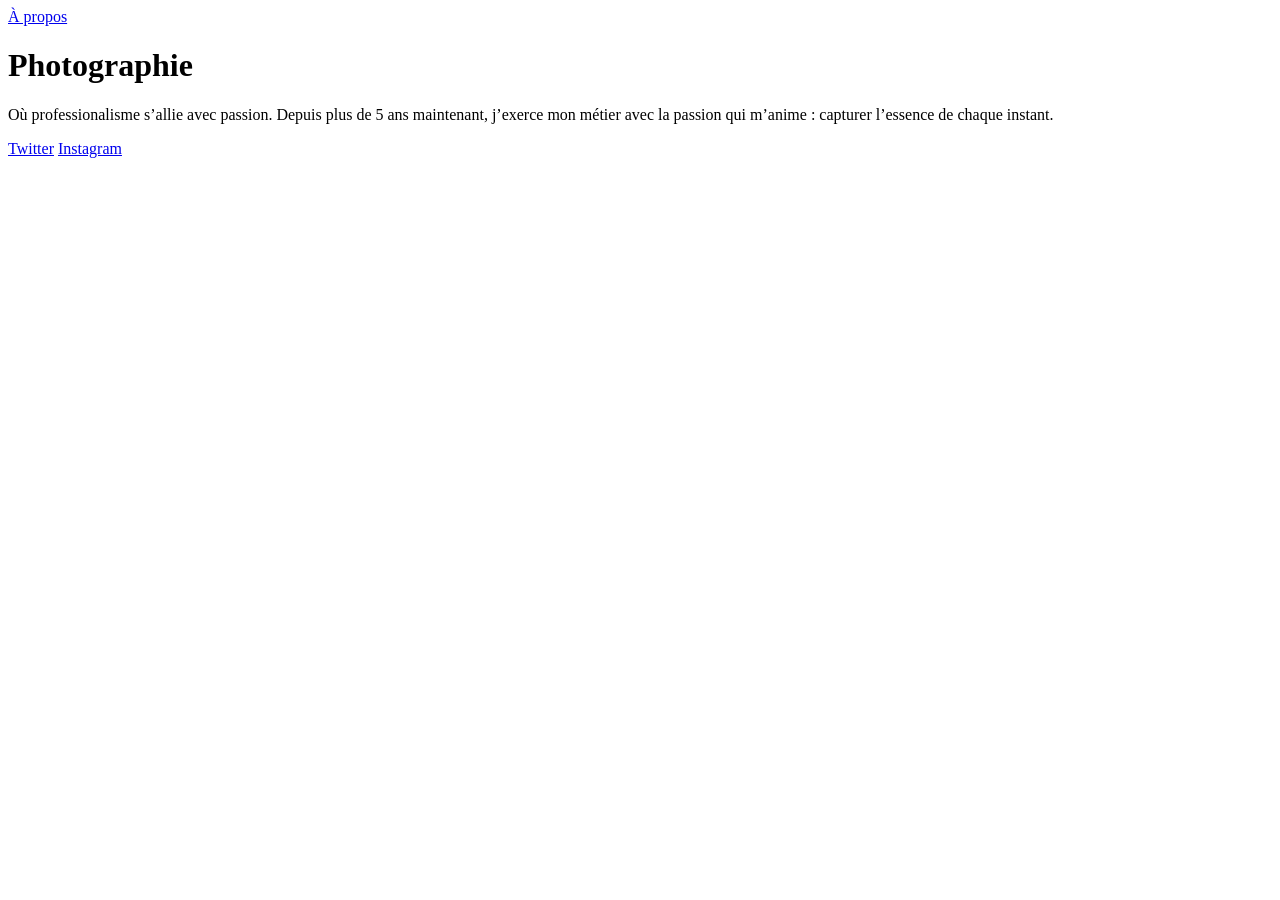
==== index.html @ 5815f783 "versions beta openclass html,css,github" ====
<!DOCTYPE html>
<html lang="fr">
<head>
    <meta charset="UTF-8">
    <meta name="viewport" content="width=device-width, initial-scale=1.0">
    <title>Accueil – Robbie Lens Photographie</title>
</head>
<body>
<a href="/formation/a-propos.html">À propos</a>
    <h1>Photographie</h1>
    <p>
        Où professionalisme s’allie avec passion. Depuis plus de 5 ans maintenant, j’exerce mon métier avec la passion
        qui m’anime : capturer l’essence de chaque instant.
    </p>
    <a href=" https://x.com/" target="_blank">Twitter</a>
    <a href=" https://www.instagram.com/" target="_blank">Instagram</a>
</body>
</html>
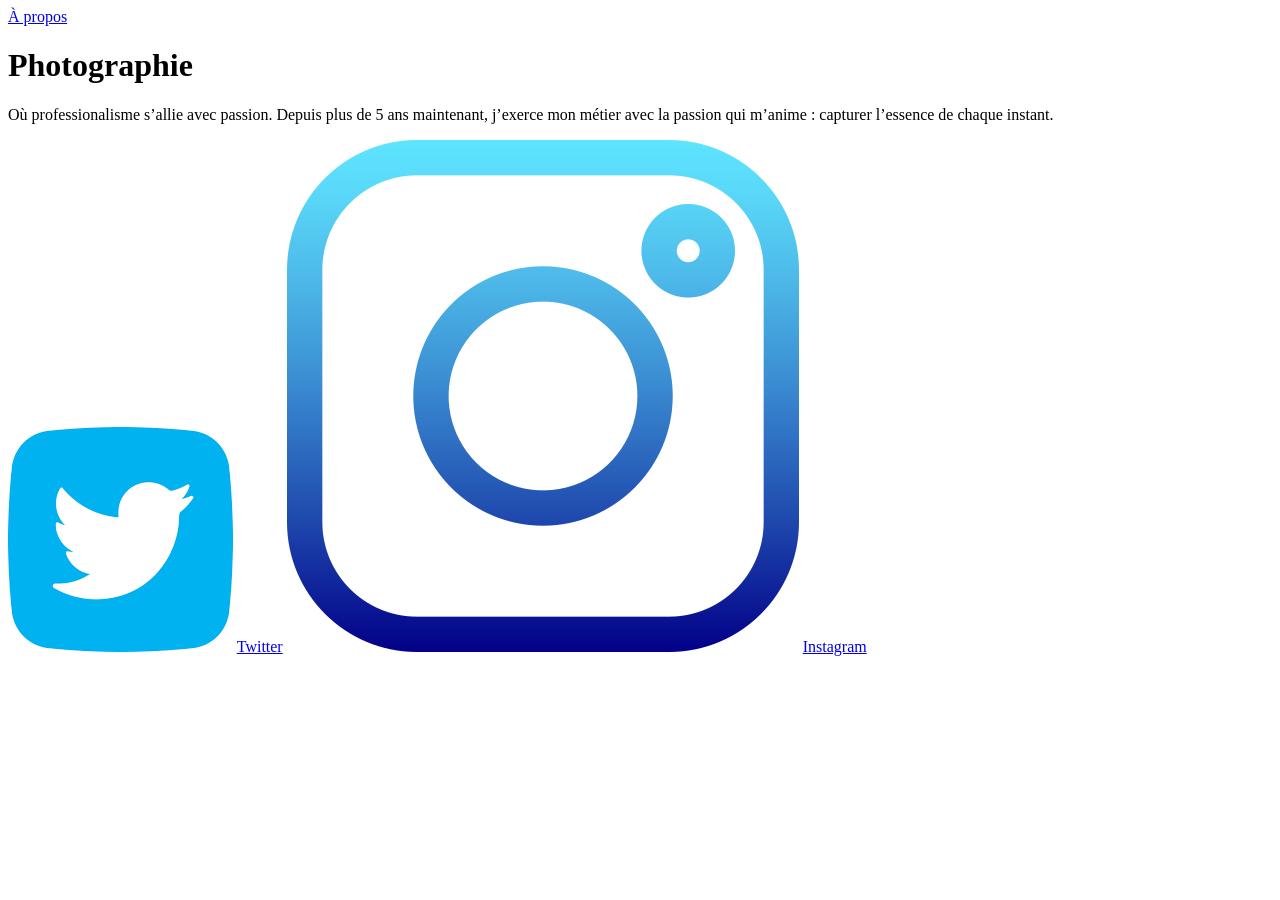
==== commit eacf170b: "Ajouts de logo insta et twitter" ====
--- a/index.html
+++ b/index.html
@@ -6,13 +6,16 @@
     <title>Accueil – Robbie Lens Photographie</title>
 </head>
 <body>
-<a href="/formation/a-propos.html">À propos</a>
+<a href="a-propos.html" >À propos</a>
     <h1>Photographie</h1>
     <p>
         Où professionalisme s’allie avec passion. Depuis plus de 5 ans maintenant, j’exerce mon métier avec la passion
         qui m’anime : capturer l’essence de chaque instant.
     </p>
+    <img src="images/twitter.png" title="Alors, envie de vous balader n'est-ce pas ?" alt="logo Twitter">
     <a href=" https://x.com/" target="_blank">Twitter</a>
+    <img src="images/instagram.png" alt="logo Instagram">
     <a href=" https://www.instagram.com/" target="_blank">Instagram</a>
+    
 </body>
 </html>
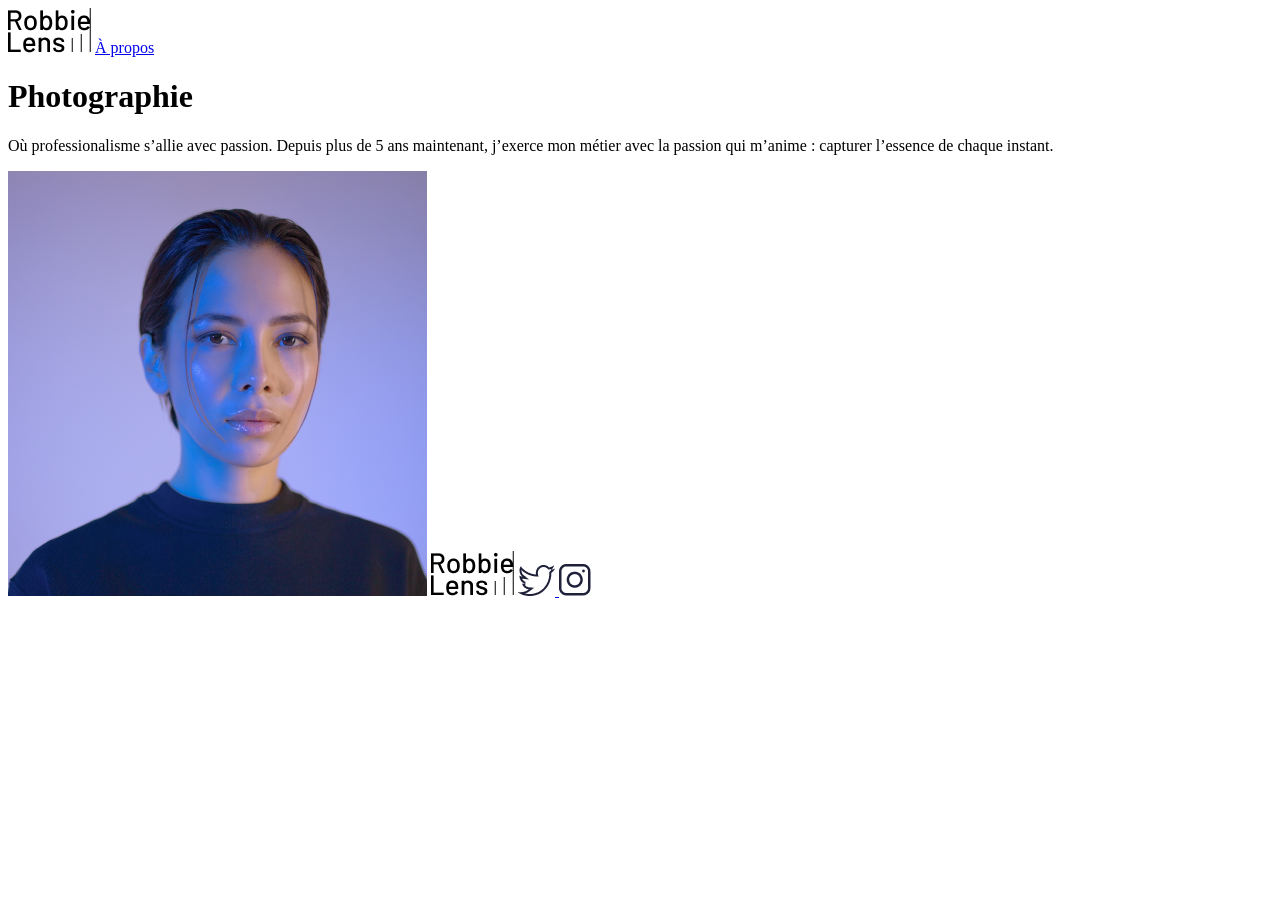
==== commit 7a2cfa63: "Ajout de logo et des icons" ====
--- a/index.html
+++ b/index.html
@@ -6,16 +6,21 @@
     <title>Accueil – Robbie Lens Photographie</title>
 </head>
 <body>
-<a href="a-propos.html" >À propos</a>
+    <img src="images/logo.png" alt="Logo Robbie Lens">
+    <a href="a-propos.html" >À propos</a>
     <h1>Photographie</h1>
     <p>
         Où professionalisme s’allie avec passion. Depuis plus de 5 ans maintenant, j’exerce mon métier avec la passion
         qui m’anime : capturer l’essence de chaque instant.
     </p>
-    <img src="images/twitter.png" title="Alors, envie de vous balader n'est-ce pas ?" alt="logo Twitter">
-    <a href=" https://x.com/" target="_blank">Twitter</a>
-    <img src="images/instagram.png" alt="logo Instagram">
-    <a href=" https://www.instagram.com/" target="_blank">Instagram</a>
+    <img src="images/robbie-lens.png" alt="Portrait avec effet de la photographe Robbie Lens">
+    <img src="images/logo.png" alt="Logo Robbie Lens">
+    <a href=" https://x.com/" target="_blank">
+        <img src="images/twitter.png" title="Alors, envie de vous balader n'est-ce pas ?" alt="logo Twitter">
+    </a>
+    <a href=" https://www.instagram.com/" target="_blank">
+        <img src="images/instagram.png" alt="logo Instagram">
+    </a>
     
 </body>
 </html>
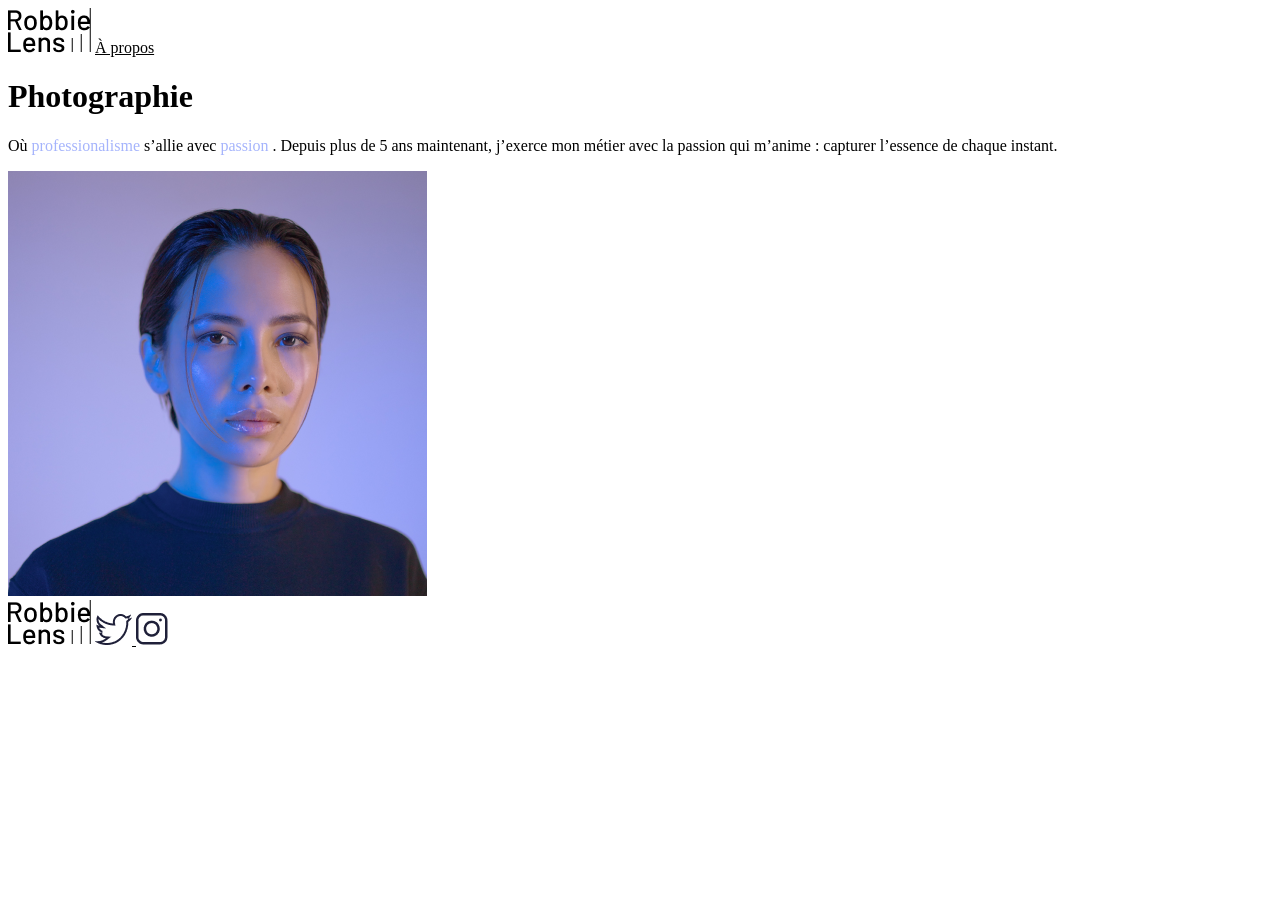
==== commit c9fbc76f: "premiers pas avec css" ====
--- a/index.html
+++ b/index.html
@@ -4,23 +4,28 @@
     <meta charset="UTF-8">
     <meta name="viewport" content="width=device-width, initial-scale=1.0">
     <title>Accueil – Robbie Lens Photographie</title>
+    <link rel="stylesheet" href="style.css">
 </head>
 <body>
-    <img src="images/logo.png" alt="Logo Robbie Lens">
-    <a href="a-propos.html" >À propos</a>
+    <div>
+       <img src="images/logo.png" alt="Logo Robbie Lens">
+       <a href="a-propos.html" >À propos</a>
+    </div>
     <h1>Photographie</h1>
     <p>
-        Où professionalisme s’allie avec passion. Depuis plus de 5 ans maintenant, j’exerce mon métier avec la passion
+        Où <span class="important"> professionalisme </span> s’allie avec <span class="important">passion </span>. Depuis plus de 5 ans maintenant, j’exerce mon métier avec la passion
         qui m’anime : capturer l’essence de chaque instant.
     </p>
     <img src="images/robbie-lens.png" alt="Portrait avec effet de la photographe Robbie Lens">
-    <img src="images/logo.png" alt="Logo Robbie Lens">
-    <a href=" https://x.com/" target="_blank">
-        <img src="images/twitter.png" title="Alors, envie de vous balader n'est-ce pas ?" alt="logo Twitter">
-    </a>
-    <a href=" https://www.instagram.com/" target="_blank">
-        <img src="images/instagram.png" alt="logo Instagram">
-    </a>
+    <div>
+       <img src="images/logo.png" alt="Logo Robbie Lens">
+       <a href=" https://x.com/" target="_blank">
+         <img src="images/twitter.png" title="Alors, envie de vous balader n'est-ce pas ?" alt="logo Twitter">
+       </a>
+       <a href=" https://www.instagram.com/" target="_blank">
+          <img src="images/instagram.png" alt="logo Instagram">
+       </a>
+    </div>
     
 </body>
 </html>
--- a/style.css
+++ b/style.css
@@ -0,0 +1,7 @@
+a {
+    color : black;
+}
+
+.important {
+    color: #A5B4FC;
+}
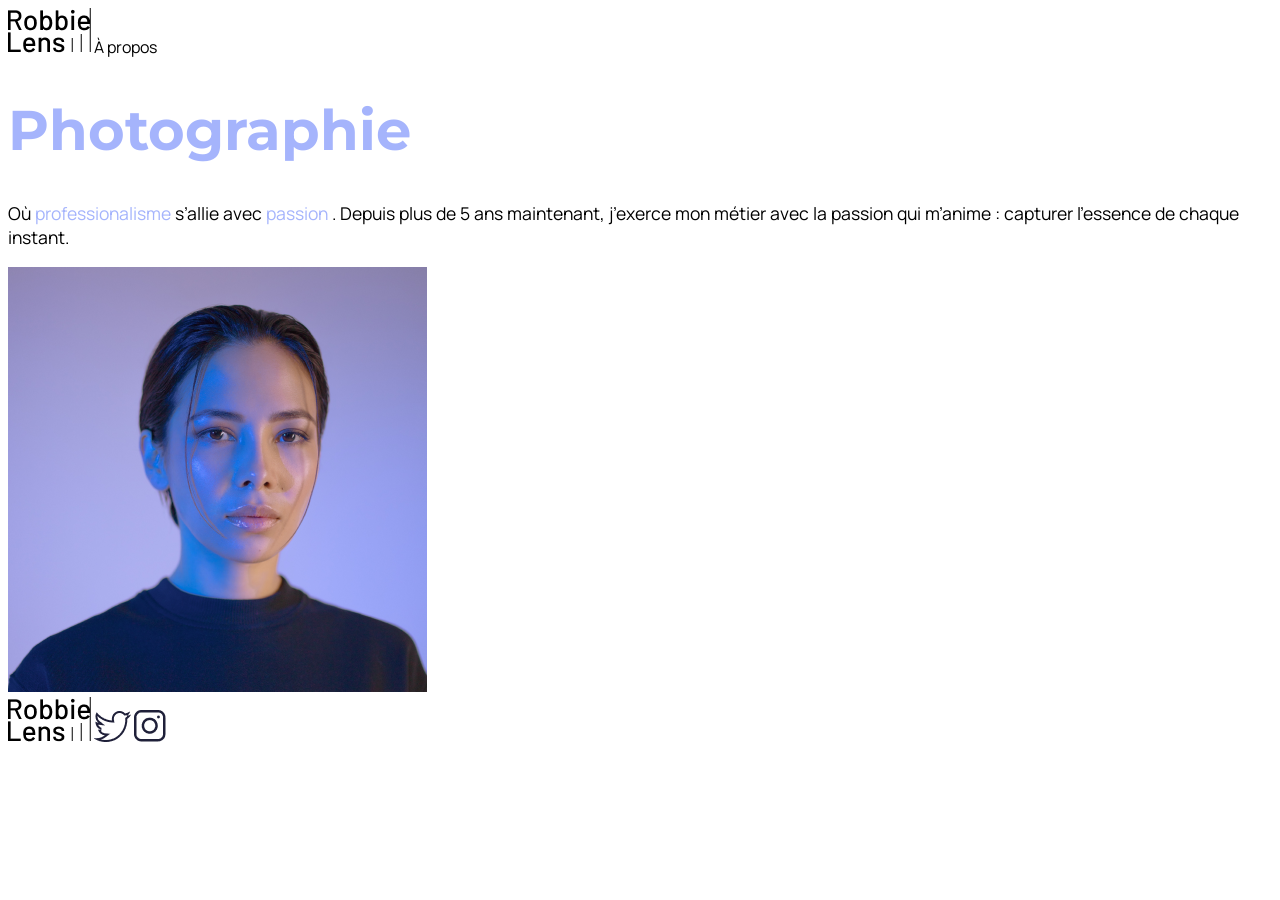
==== commit 589cd014: "changement de l'apparence du texte" ====
--- a/index.html
+++ b/index.html
@@ -5,6 +5,10 @@
     <meta name="viewport" content="width=device-width, initial-scale=1.0">
     <title>Accueil – Robbie Lens Photographie</title>
     <link rel="stylesheet" href="style.css">
+    <link rel="preconnect" href="https://fonts.googleapis.com">
+    <link rel="preconnect" href="https://fonts.gstatic.com" crossorigin>
+    <link href="https://fonts.googleapis.com/css2?family=Montserrat:ital,wght@0,100..900;1,100..900&display=swap" rel="stylesheet">
+    <link href="https://fonts.googleapis.com/css2?family=Manrope:wght@200..800&family=Montserrat:ital,wght@0,100..900;1,100..900&display=swap" rel="stylesheet">
 </head>
 <body>
     <div>
@@ -13,7 +17,7 @@
     </div>
     <h1>Photographie</h1>
     <p>
-        Où <span class="important"> professionalisme </span> s’allie avec <span class="important">passion </span>. Depuis plus de 5 ans maintenant, j’exerce mon métier avec la passion
+        Où <em class="important"> professionalisme </em> s’allie avec <em class="important">passion </em>. Depuis plus de 5 ans maintenant, j’exerce mon métier avec la passion
         qui m’anime : capturer l’essence de chaque instant.
     </p>
     <img src="images/robbie-lens.png" alt="Portrait avec effet de la photographe Robbie Lens">
--- a/style.css
+++ b/style.css
@@ -1,7 +1,30 @@
+body {
+  /* Ici on utilise le sélecteur body pour appliquer une police et une taille par défaut pour les éléments */
+  font-family: 'Manrope', sans-serif;
+  font-size: 1em;
+}
+
 a {
     color : black;
+    Text-decoration : none;
 }
 
-.important {
-    color: #A5B4FC;
+em {
+  color: #a5b4fc;
+  font-style: normal;
+}
+
+h1 {
+    font-size : 3.5em;
+    color : #A5B4FC;
+    font-family : 'Montserrat'
+}
+
+p {
+    font-size : 1.1em;
+}
+
+ul {
+    text-decoration : none;
+    font-size : 1em;
 }
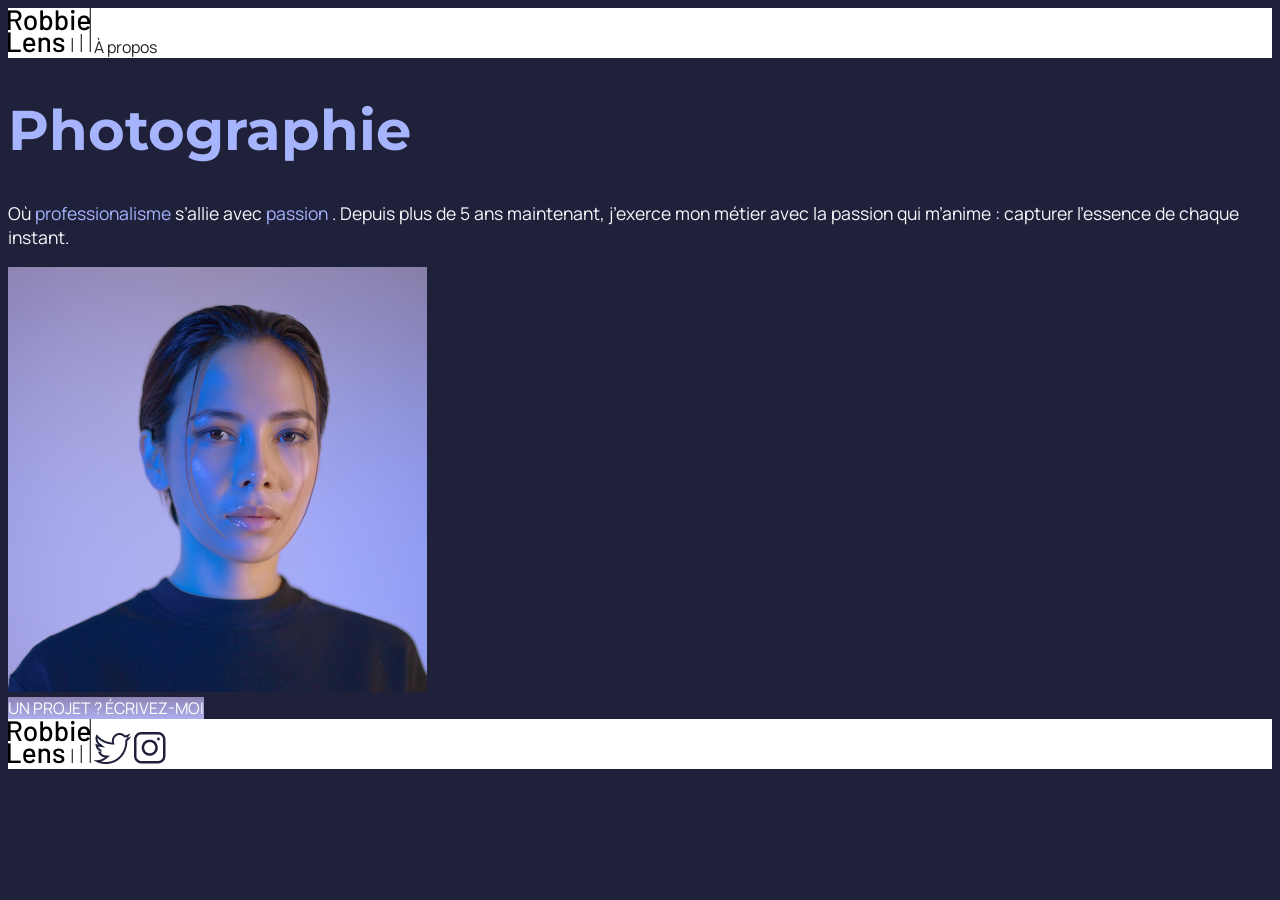
==== commit 8a6071d3: "Ajouts couleurs fonds et couleurs textes" ====
--- a/index.html
+++ b/index.html
@@ -11,7 +11,7 @@
     <link href="https://fonts.googleapis.com/css2?family=Manrope:wght@200..800&family=Montserrat:ital,wght@0,100..900;1,100..900&display=swap" rel="stylesheet">
 </head>
 <body>
-    <div>
+    <div class="header">
        <img src="images/logo.png" alt="Logo Robbie Lens">
        <a href="a-propos.html" >À propos</a>
     </div>
@@ -21,7 +21,10 @@
         qui m’anime : capturer l’essence de chaque instant.
     </p>
     <img src="images/robbie-lens.png" alt="Portrait avec effet de la photographe Robbie Lens">
-    <div>
+     <div>
+        <a href="" class="cta">UN PROJET ? ÉCRIVEZ-MOI</a>
+    </div>
+    <div class="footer">
        <img src="images/logo.png" alt="Logo Robbie Lens">
        <a href=" https://x.com/" target="_blank">
          <img src="images/twitter.png" title="Alors, envie de vous balader n'est-ce pas ?" alt="logo Twitter">
--- a/style.css
+++ b/style.css
@@ -2,10 +2,11 @@
   /* Ici on utilise le sélecteur body pour appliquer une police et une taille par défaut pour les éléments */
   font-family: 'Manrope', sans-serif;
   font-size: 1em;
+  background : #1F2039;
 }
 
 a {
-    color : black;
+    color : #242424;
     Text-decoration : none;
 }
 
@@ -20,11 +21,26 @@
     font-family : 'Montserrat'
 }
 
+h2 {
+  color: #f9f8ff;
+}
+
 p {
     font-size : 1.1em;
 }
 
-ul {
-    text-decoration : none;
-    font-size : 1em;
+p,
+li {
+  font-size: 1.1em;
+  color: #f9f8ff;
+}
+
+.header , 
+.footer {
+    background : white;
+}
+
+.cta {
+  background: linear-gradient(#8e86b5, #acaeed);
+  color: white;
 }
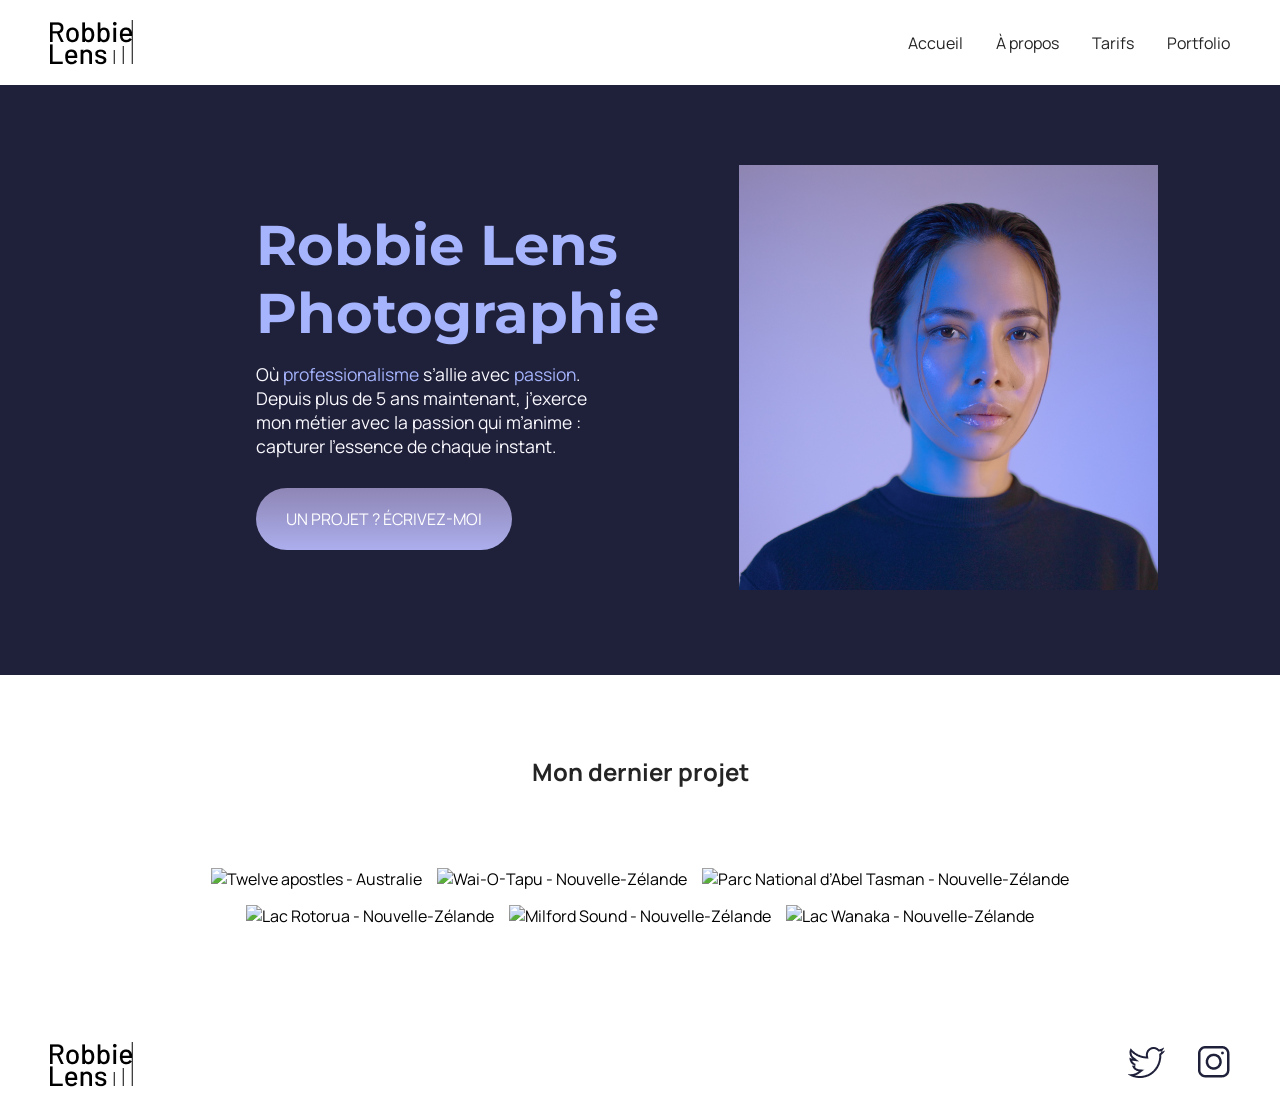
==== commit 87ac03c0: "creation pages portfolio,maj des autres et stylisation" ====
--- a/index.html
+++ b/index.html
@@ -1,38 +1,67 @@
 <!DOCTYPE html>
 <html lang="fr">
+
 <head>
-    <meta charset="UTF-8">
-    <meta name="viewport" content="width=device-width, initial-scale=1.0">
-    <title>Accueil – Robbie Lens Photographie</title>
-    <link rel="stylesheet" href="style.css">
+    <meta charset="utf-8" >
+    <title>Accueil - Robbie Lens Photographie</title>
+    <link href="style.css" rel="stylesheet" >
     <link rel="preconnect" href="https://fonts.googleapis.com">
     <link rel="preconnect" href="https://fonts.gstatic.com" crossorigin>
-    <link href="https://fonts.googleapis.com/css2?family=Montserrat:ital,wght@0,100..900;1,100..900&display=swap" rel="stylesheet">
-    <link href="https://fonts.googleapis.com/css2?family=Manrope:wght@200..800&family=Montserrat:ital,wght@0,100..900;1,100..900&display=swap" rel="stylesheet">
+    <link href="https://fonts.googleapis.com/css2?family=Manrope&family=Montserrat&display=swap" rel="stylesheet">
 </head>
+
 <body>
-    <div class="header">
-       <img src="images/logo.png" alt="Logo Robbie Lens">
-       <a href="a-propos.html" >À propos</a>
-    </div>
-    <h1>Photographie</h1>
-    <p>
-        Où <em class="important"> professionalisme </em> s’allie avec <em class="important">passion </em>. Depuis plus de 5 ans maintenant, j’exerce mon métier avec la passion
-        qui m’anime : capturer l’essence de chaque instant.
-    </p>
-    <img src="images/robbie-lens.png" alt="Portrait avec effet de la photographe Robbie Lens">
-     <div>
-        <a href="" class="cta">UN PROJET ? ÉCRIVEZ-MOI</a>
-    </div>
-    <div class="footer">
-       <img src="images/logo.png" alt="Logo Robbie Lens">
-       <a href=" https://x.com/" target="_blank">
-         <img src="images/twitter.png" title="Alors, envie de vous balader n'est-ce pas ?" alt="logo Twitter">
-       </a>
-       <a href=" https://www.instagram.com/" target="_blank">
-          <img src="images/instagram.png" alt="logo Instagram">
-       </a>
-    </div>
-    
+    <header>
+        <nav>
+            <img src="images/logo.png" alt="Logo Robbie Lens" >
+            <div>
+                <a href="index.html">Accueil</a>
+                <a href="a-propos.html">À propos</a>
+                <a href="Tarifs.html">Tarifs</a>
+                <a href="portfolio.html">Portfolio</a>
+            </div>
+        </nav>
+    </header>
+    <main>
+        <section class="accueil-introduction">
+            <div>
+                <h1>Robbie Lens Photographie</h1>
+                <p>
+                    Où <em>professionalisme</em> s’allie avec <em>passion</em>. <br> Depuis
+                    plus de 5 ans maintenant, j’exerce <br> mon métier avec la passion
+                    qui m’anime : <br> capturer l’essence de chaque instant.
+                </p>
+                <a href="" class="cta">UN PROJET ? ÉCRIVEZ-MOI</a>
+                </div>
+            <div >
+            <img src="images/robbie-lens.png" alt="Portrait avec effet de la photographe Robbie Lens" >
+            </div>
+        </section>
+        <section class="accueil-photos">
+            <h2>Mon dernier projet</h2>
+            <div>
+                <img src="images/accueil/element-1.png" alt="Twelve apostles - Australie" >
+                <img src="images/accueil/element-2.png" alt="Wai-O-Tapu - Nouvelle-Zélande" >
+                <img src="images/accueil/element-3.png" alt="Parc National d’Abel Tasman - Nouvelle-Zélande" >
+            </div>
+            <div>
+                <img src="images/accueil/element-4.png" alt="Lac Rotorua - Nouvelle-Zélande" >
+                <img src="images/accueil/element-5.png" alt="Milford Sound - Nouvelle-Zélande" >
+                <img src="images/accueil/element-6.png" alt="Lac Wanaka - Nouvelle-Zélande" >
+            </div>
+        </section>
+    </main>
+    <footer>
+        <img src="images/logo.png" alt="Logo Robbie Lens" >
+        <div>
+            <a target="_blank" href="https://twitter.com/" class="lien-icone">
+                <img src="images/twitter.png" alt="Logo Twitter" >
+            </a>
+            <a target="_blank" href="https://www.instagram.com/" class="lien-icone">
+                <img src="images/instagram.png" alt="Logo Instagram" >
+            </a>
+        </div>
+    </footer>
 </body>
+
 </html>
--- a/style.css
+++ b/style.css
@@ -1,13 +1,16 @@
+* {
+  margin: 0;
+}
+
 body {
-  /* Ici on utilise le sélecteur body pour appliquer une police et une taille par défaut pour les éléments */
   font-family: 'Manrope', sans-serif;
   font-size: 1em;
-  background : #1F2039;
+  background-color: #1f2039;
 }
 
 a {
-    color : #242424;
-    Text-decoration : none;
+  color: #242424;
+  text-decoration: none;
 }
 
 em {
@@ -16,17 +19,13 @@
 }
 
 h1 {
-    font-size : 3.5em;
-    color : #A5B4FC;
-    font-family : 'Montserrat'
+  font-size: 3.5em;
+  color: #a5b4fc;
+  font-family: 'Montserrat', sans-serif;
 }
 
 h2 {
   color: #f9f8ff;
-}
-
-p {
-    font-size : 1.1em;
 }
 
 p,
@@ -35,12 +34,185 @@
   color: #f9f8ff;
 }
 
-.header , 
-.footer {
-    background : white;
+header,
+footer {
+  background-color: white;
+  padding: 20px 50px;
 }
 
 .cta {
+  display: inline-block;
   background: linear-gradient(#8e86b5, #acaeed);
   color: white;
+  border-radius: 50px;
+  padding: 20px 30px;
+}
+
+a:hover {
+  text-decoration: underline;
+}
+
+.cta:hover {
+  background: linear-gradient(#696484, #8788ba);
+  text-decoration: none;
+}
+
+.lien-icone {
+  margin-left: 30px;
+}
+
+.lien-icone:hover {
+  opacity: 0.5;
+}
+
+.carre-contenu {
+  border-right: 1px solid #8e86b5;
+  border-bottom: 1px solid #8e86b5;
+  padding: 50px;
+  margin-bottom: 80px;
+}
+
+.carre-contenu h2 {
+  margin-top: 30px;
+}
+
+.carre-contenu ul {
+  margin-top: 30px;
+}
+
+.carre-contenu + div {
+  text-align: center;
+}
+
+section {
+  padding: 80px;
+}
+
+.a-propos-main {
+  width: 50%;
+  margin: auto;
+}
+
+footer,
+nav {
+  display: flex;
+  flex-direction: row;
+  align-items: center;
+  justify-content: space-between;
+}
+
+nav a {
+  margin-left: 30px;
+}
+
+.accueil-photos {
+  background-color: white;
+  padding: 80px;
+}
+
+.accueil-photos h2 {
+  color: #242424;
+  text-align: center;
+  margin-bottom: 80px;
+}
+
+.accueil-photos div {
+  display: flex;
+  flex-direction: row;
+  gap: 15px;
+  justify-content: center;
+  margin-bottom: 15px;
+}
+
+.accueil-introduction {
+  display: flex;
+  flex-direction: row;
+  width: 60%;
+  justify-content: space-around;
+  align-items: center;
+  margin: auto;
+}
+
+.accueil-introduction h1 {
+  margin-bottom: 15px;
+}
+
+.accueil-introduction p {
+  margin-bottom: 30px;
+}
+
+.accueil-introduction div {
+  padding-right: 80px;
+}
+
+.portfolio-section-photos {
+  background-color: white;
+}
+
+.portfolio-section-photos h2 {
+  color: #242424;
+  margin-bottom: 80px;
+}
+
+.portrait {
+  margin-top: 80px;
+}
+
+.grid-paysages {
+  display: grid;
+  grid-template-columns: 1fr 1fr 1fr;
+  grid-template-rows: 300px 300px 300px;
+  gap: 15px
+}
+
+.grid-portraits {
+  display: grid;
+  grid-template-columns: 1fr 1fr 1fr;
+  grid-template-rows: 300px 300px;
+  gap: 15px;
+}
+
+.grid-paysages img,
+.grid-portraits img {
+  width: 100%;
+  height: 100%;
+  object-fit: cover;
+}
+
+.lien-conteneur-photo {
+  position: relative;
+}
+
+.photo-hover {
+  position: absolute;
+  top: 0;
+  left: 0;
+  right: 0;
+  bottom: 0;
+  display: flex;
+  align-items: center;
+  justify-content: center;
+  font-size: 1.5em;
+  color: white;
+  background-color: rgba(0, 0, 0, 0.7);
+  display: none;
+}
+
+.photo-hover {
+  position: absolute;
+  top: 0;
+  left: 0;
+  right: 0;
+  bottom: 0;
+  display: flex;
+  align-items: center;
+  justify-content: center;
+  font-size: 1.5em;
+  color: white;
+  background-color: rgba(0, 0, 0, 0.7);
+  display: none;
+}
+
+.lien-conteneur-photo:hover .photo-hover {
+  display: flex;
 }
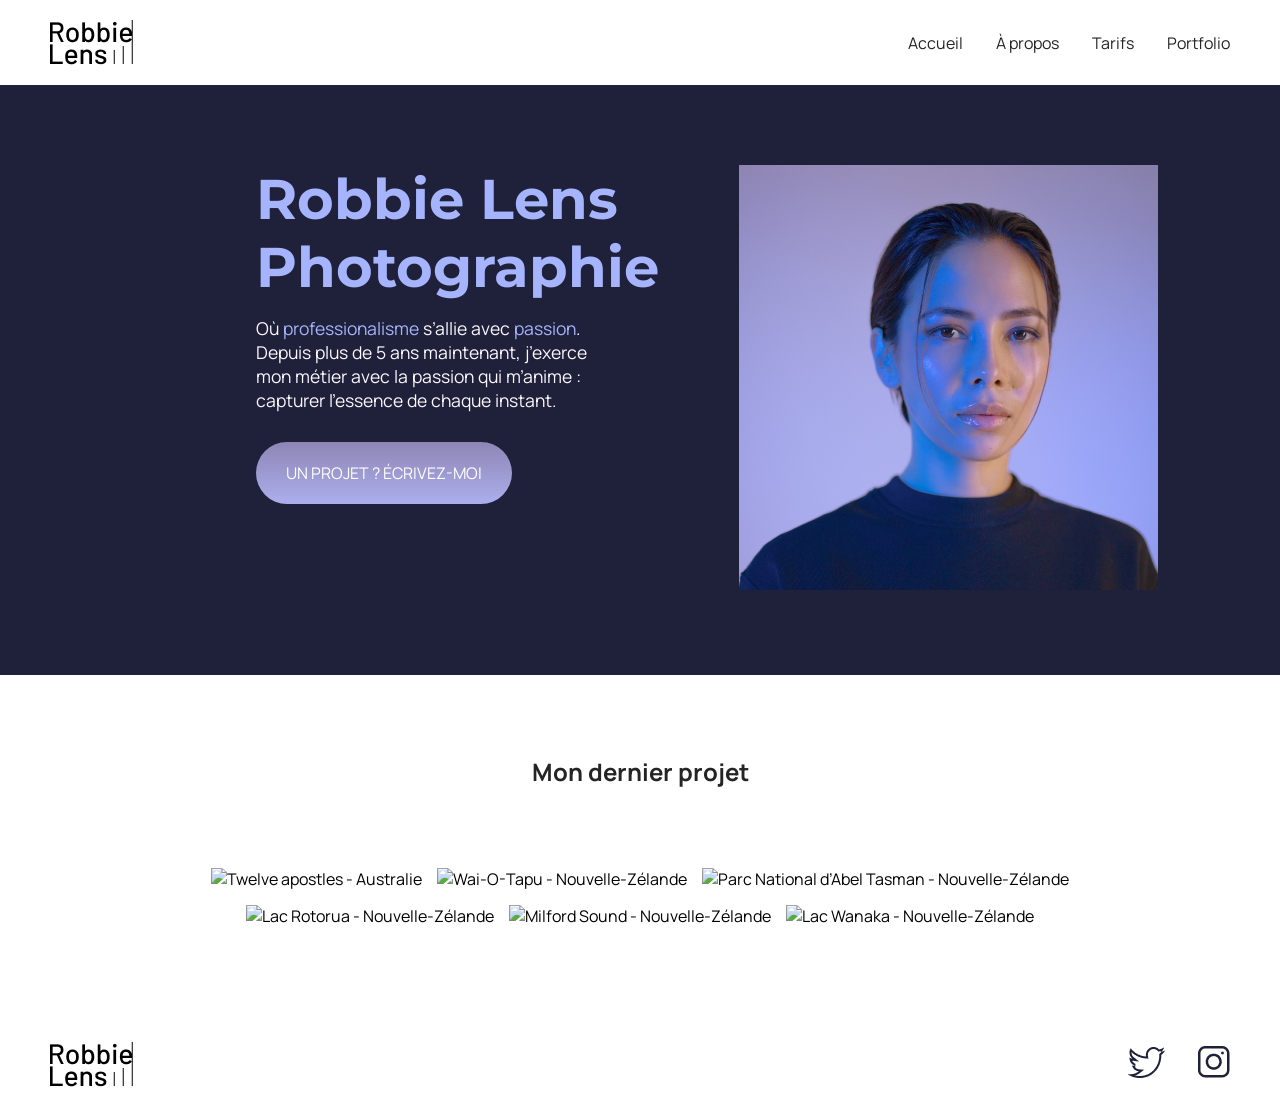
==== commit 14d699bf: "Restructuration des fichiers HTML et CSS" ====
--- a/index.html
+++ b/index.html
@@ -4,7 +4,8 @@
 <head>
     <meta charset="utf-8" >
     <title>Accueil - Robbie Lens Photographie</title>
-    <link href="style.css" rel="stylesheet" >
+    <link href="styles/style.css" rel="stylesheet" >
+    <link rel="stylesheet" href="styles/index.css">
     <link rel="preconnect" href="https://fonts.googleapis.com">
     <link rel="preconnect" href="https://fonts.gstatic.com" crossorigin>
     <link href="https://fonts.googleapis.com/css2?family=Manrope&family=Montserrat&display=swap" rel="stylesheet">
--- a/styles/style.css
+++ b/styles/style.css
@@ -0,0 +1,82 @@
+* {
+  margin: 0;
+}
+
+body {
+  font-family: 'Manrope', sans-serif;
+  font-size: 1em;
+  background-color: #1f2039;
+}
+
+a {
+  color: #242424;
+  text-decoration: none;
+}
+
+em {
+  color: #a5b4fc;
+  font-style: normal;
+}
+
+h1 {
+  font-size: 3.5em;
+  color: #a5b4fc;
+  font-family: 'Montserrat', sans-serif;
+}
+
+h2 {
+  color: #f9f8ff;
+}
+
+p,
+li {
+  font-size: 1.1em;
+  color: #f9f8ff;
+}
+
+header,
+footer {
+  background-color: white;
+  padding: 20px 50px;
+}
+
+.cta {
+  display: inline-block;
+  background: linear-gradient(#8e86b5, #acaeed);
+  color: white;
+  border-radius: 50px;
+  padding: 20px 30px;
+}
+
+a:hover {
+  text-decoration: underline;
+}
+
+.cta:hover {
+  background: linear-gradient(#696484, #8788ba);
+  text-decoration: none;
+}
+
+.lien-icone {
+  margin-left: 30px;
+}
+
+.lien-icone:hover {
+  opacity: 0.5;
+}
+
+section {
+  padding: 80px;
+}
+
+footer,
+nav {
+  display: flex;
+  flex-direction: row;
+  align-items: center;
+  justify-content: space-between;
+}
+
+nav a {
+  margin-left: 30px;
+}
--- a/styles/index.css
+++ b/styles/index.css
@@ -0,0 +1,38 @@
+.accueil-photos {
+  background-color: white;
+  padding: 80px;
+}
+
+.accueil-photos h2 {
+  color: #242424;
+  text-align: center;
+  margin-bottom: 80px;
+}
+
+.accueil-photos div {
+  display: flex;
+  flex-direction: row;
+  gap: 15px;
+  justify-content: center;
+  margin-bottom: 15px;
+}
+
+.accueil-introduction {
+  display: flex;
+  flex-direction: row;
+  width: 60%;
+  align-items: flex-start;
+  margin: auto;
+}
+
+.accueil-introduction h1 {
+  margin-bottom: 15px;
+}
+
+.accueil-introduction p {
+  margin-bottom: 30px;
+}
+
+.accueil-introduction div {
+  padding-right: 80px;
+}
